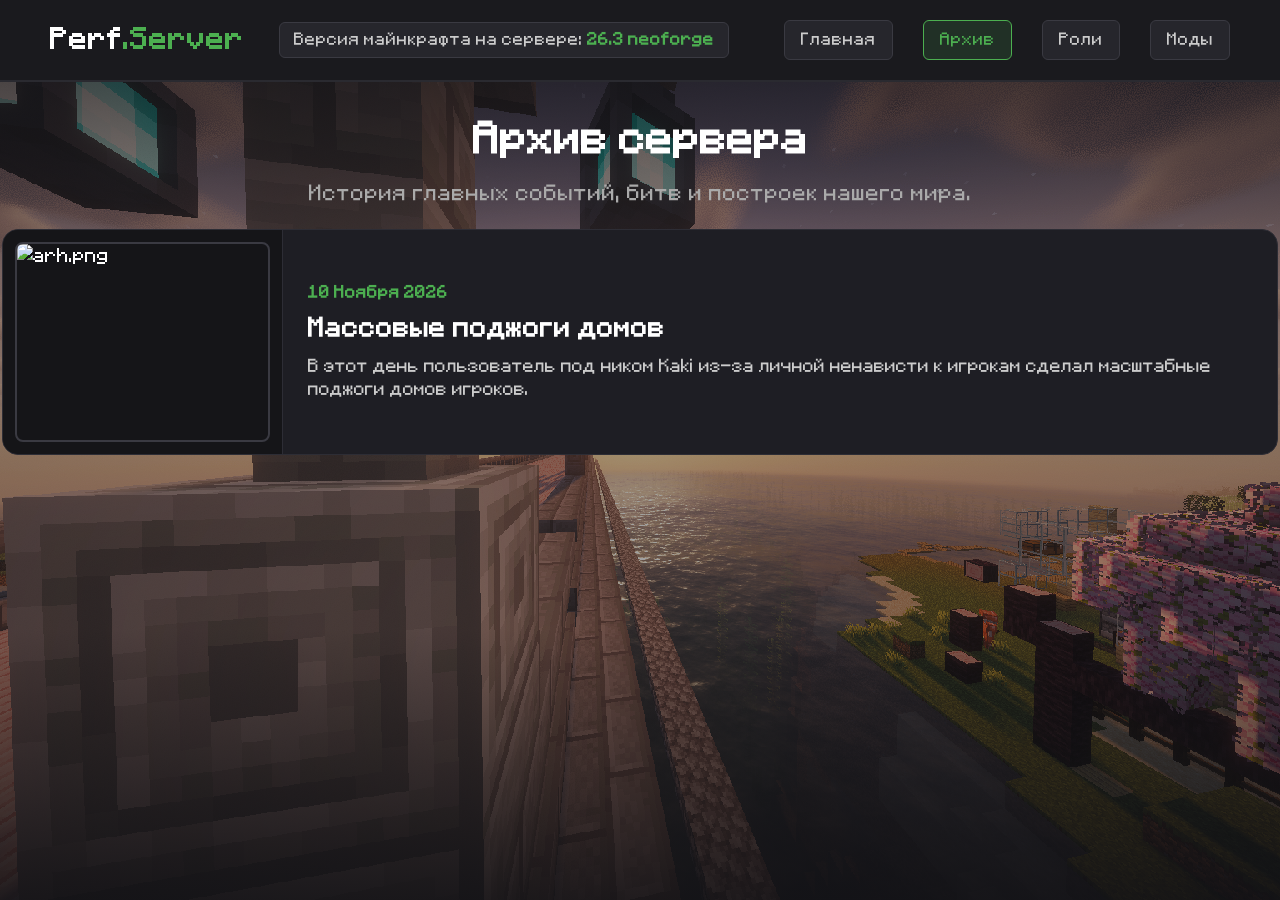
==== archive.html @ d68d90ec "Update archive.html" ====
<!DOCTYPE html>
<html lang="ru">
<head>
    <meta charset="UTF-8">
    <meta name="viewport" content="width=device-width, initial-scale=1.0">
    <title>Архив событий - Perf Stream Server</title>
    <link rel="icon" type="image/jpeg" href="favicon.jpg">
    <link rel="stylesheet" href="style.css">
</head>
<body class="archive-page">

    <!-- Шапка сайта -->
    <header class="header">
        <div class="logo">Perf<span>.Server</span></div>
        <div class="server-version">Версия майнкрафта на сервере: <span>26.3 neoforge</span></div>
        <nav class="nav">
            <a href="index.html">Главная</a>
            <a href="archive.html" class="green">Архив</a>
            <a href="roles.html">Роли</a>
            <a href="mods.html">Моды</a>
        </nav>
    </header>

    <!-- Раздел архива -->
    <section class="archive-section">
        <h1 class="archive-title">Архив сервера</h1>
        <p class="archive-subtitle">История главных событий, битв и построек нашего мира.</p>

        <div class="archive-list">

            <!-- Карточка события 1 -->
            <div class="archive-card">
    <div class="archive-media-container"> <!-- если только одна фотка, то grid-mode" надо убрать -->
        <img src="event1.jpg" alt="arh.png" class="archive-media-thumb" onclick="openLightbox(this.src)">
        <!-- <video src="видео.mp4" class="archive-video-thumb" controls poster="sub2.png"></video> -->
    </div>
    <div class="archive-content">
        <span class="archive-date">10 Ноября 2026</span>
        <h3 class="archive-event-title">Массовые поджоги домов</h3>
        <p class="archive-desc">В этот день пользователь под ником Kaki из-за личной ненависти к игрокам сделал масштабные поджоги домов игроков.</p>
    </div>
</div>
    

        </div>
    </section>

</body>
</html>
---- style.css ----
/* --- Сброс стандартных отступов и базовые настройки --- */
/* Подключаем майнкрафтовский шрифт */
@font-face {
    font-family: 'Minecraft';
    src: url('Minecraft.otf') format('truetype');
    font-weight: normal;
    font-style: normal;
}
/* --- Сброс стандартных отступов и подключение шрифта Майнкрафта --- */
* {
    margin: 0;
    padding: 0;
    box-sizing: border-box;
    font-family: 'Minecraft', monospace; /* Установили пиксельный шрифт по умолчанию */
    image-rendering: pixelated; /* Делает пиксели резкими и чёткими */
}

body {
    background-color: #121214;
    color: #ffffff;
    line-height: 1.6;
}

/* --- Шапка сайта --- */
.header {
    display: flex;
    justify-content: space-between;
    align-items: center;
    padding: 20px 50px;
    background-color: #1a1a1e;
    border-bottom: 2px solid #2a2a30;
}

.logo {
    font-size: 24px;
    font-weight: bold;
    letter-spacing: 1px;
}

.logo span {
    color: #4CAF50; /* Зеленый акцент в стиле Minecraft */
}

.nav a {
    color: #cccccc;
    text-decoration: none;
    margin-left: 20px;
    font-weight: 500;
    transition: color 0.2s;
}

.nav a:hover {
    color: #ffffff;
}

/* Кнопка "Донат" в меню */
.nav .btn-donate {
    background-color: #4CAF50;
    color: #ffffff;
    padding: 8px 16px;
    border-radius: 6px;
}

.nav .btn-donate:hover {
    background-color: #45a049;
}

/* --- Главный баннер --- */
/* --- Главный баннер с фоновой картинкой --- */
.hero {
    text-align: center;
    padding: 120px 20px;
    
    /* Подключаем фоновую картинку и накладываем тёмный затемняющий слой */
    background: linear-gradient(rgba(0, 0, 0, 0.65), rgba(0, 0, 0, 0.65)), url('bg.png');
    
    /* Настройки отображения фона */
    background-size: cover;       /* Картинка растягивается на весь блок */
    background-position: center;  /* Картинка центрируется */
    background-repeat: no-repeat; /* Картинка не повторяется */
    
    border-bottom: 2px solid #2a2a30;
}

.hero-title {
    font-size: 42px;
    margin-bottom: 15px;
    color: #ffffff;
}

.hero-subtitle {
    font-size: 18px;
    color: #aaaaaa;
    margin-bottom: 30px;
}

/* Блок IP */
.ip-box {
    display: inline-flex;
    align-items: center;
    background-color: #26262c;
    padding: 10px 20px;
    border-radius: 8px;
    border: 1px solid #3a3a42;
}

.ip-text {
    font-size: 18px;
    margin-right: 15px;
}

.ip-text strong {
    color: #4CAF50;
}

.btn-copy {
    background-color: #4CAF50;
    color: white;
    border: none;
    padding: 10px 18px;
    border-radius: 6px;
    font-weight: bold;
    cursor: pointer;
    transition: background 0.2s;
}

.btn-copy:hover {
    background-color: #45a049;
}

/* --- Карточки преимуществ --- */
.features {
    padding: 80px 20px;
    max-width: 1100px;
    margin: 0 auto;
    text-align: center;
}

.features h2 {
    font-size: 32px;
    margin-bottom: 40px;
}

.cards-container {
    display: flex;
    gap: 20px;
    justify-content: center;
    flex-wrap: wrap;
}

.card {
    background-color: #1a1a1e;
    padding: 30px;
    border-radius: 10px;
    width: 300px;
    border: 1px solid #2a2a30;
    text-align: left;
    transition: transform 0.2s;
}

.card:hover {
    transform: translateY(-5px);
}

.card h3 {
    font-size: 20px;
    margin-bottom: 10px;
    color: #4CAF50;
}

.card p {
    color: #aaaaaa;
    font-size: 14px;
}

/* --- Подвал --- */
.footer {
    text-align: center;
    padding: 20px;
    background-color: #101012;
    color: #666666;
    font-size: 14px;
    border-top: 1px solid #1a1a1e;
}
/* Делаем ссылки с классом green зелёными */
.nav a.green {
    color: #14ff24; /* Фирменный зелёный цвет Minecraft */
}

/* Эффект при наведении мышки на эту зелёную ссылку */
.nav a.green:hover {
    color: #45a049; /* Чуть более темный зелёный при наведении */
}
/* --- Стили для страницы модов --- */
.mods-section {
    padding: 60px 20px;
    max-width: 900px;
    margin: 0 auto;
    text-align: center;
}

.mods-title {
    font-size: 36px;
    margin-bottom: 10px;
}

.mods-subtitle {
    color: #aaaaaa;
    margin-bottom: 40px;
}

/* Кнопка "Скачать всё" */
.download-all-box {
    margin-bottom: 40px;
}

.btn-download-all {
    display: inline-block;
    background-color: #4CAF50;
    color: #ffffff;
    padding: 14px 30px;
    border-radius: 8px;
    text-decoration: none;
    font-size: 18px;
    font-weight: bold;
    border: 2px solid #45a049;
    transition: background 0.2s, transform 0.2s;
}

.btn-download-all:hover {
    background-color: #45a049;
    transform: translateY(-2px);
}

/* Список модов */
.mods-list {
    display: flex;
    flex-direction: column;
    gap: 15px;
    text-align: left;
}

.mod-item {
    background-color: #1a1a1e;
    padding: 20px 25px;
    border-radius: 10px;
    border: 1px solid #2a2a30;
    display: flex;
    justify-content: space-between;
    align-items: center;
    transition: border-color 0.2s;
}

.mod-item:hover {
    border-color: #4CAF50;
}

.mod-info h3 {
    color: #4CAF50;
    font-size: 20px;
    margin-bottom: 5px;
}

.mod-info p {
    color: #aaaaaa;
    font-size: 14px;
}

/* Кнопка "Скачать" возле каждого мода */
.btn-download {
    background-color: transparent;
    color: #4CAF50;
    border: 2px solid #4CAF50;
    padding: 8px 20px;
    border-radius: 6px;
    text-decoration: none;
    font-weight: bold;
    transition: all 0.2s;
    white-space: nowrap;
}

.btn-download:hover {
    background-color: #4CAF50;
    color: #ffffff;
}
/* --- Стили для версии игры в шапке --- */
.server-version {
    background-color: #26262c;
    padding: 6px 14px;
    border-radius: 6px;
    border: 1px solid #3a3a42;
    font-size: 14px;
    color: #cccccc;
}

.server-version span {
    color: #4CAF50; /* Зелёный акцент для самой версии */
    font-weight: bold;
}
/* --- Оформление ссылок в навигации в виде красивых кнопок --- */
.nav {
    display: flex;
    gap: 10px; /* Расстояние между кнопками в меню */
    align-items: center;
}

.nav a {
    background-color: #26262c; /* Тёмный фон кнопки */
    color: #cccccc;            /* Цвет текста */
    padding: 8px 16px;         /* Внутренние отступы */
    border-radius: 6px;        /* Скругленные углы */
    border: 1px solid #3a3a42; /* Тонкая рамка */
    text-decoration: none;     /* Убираем подчеркивание */
    font-size: 14px;
    font-weight: 500;
    transition: all 0.2s ease; /* Плавная анимация при наведении */
}

/* Эффект при наведении мышки на любую кнопку в меню */
.nav a:hover {
    background-color: #32323c;
    border-color: #4CAF50;     /* Рамка подсвечивается зелёным */
    color: #ffffff;
}

/* Если у ссылки есть класс green (например, активная вкладка "Моды") */
.nav a.green {
    background-color: rgba(76, 175, 80, 0.15); /* Полупрозрачный зелёный фон */
    border-color: #4CAF50;                      /* Зелёная рамка */
    color: #4CAF50;                             /* Зелёный текст */
}

.nav a.green:hover {
    background-color: #4CAF50;
    color: #ffffff;
}
/* --- Стили для страницы ролей --- */
.roles-section {
    padding: 80px 40px;
    max-width: 1750px; /* Увеличили ширину блока, чтобы карточки были от края до края */
    margin: 0 auto;
    text-align: center;
}

.roles-title {
    font-size: 30px;
    color: #ffffff;
    margin-bottom: 10px;
}

.roles-subtitle {
    color: #aaaaaa;
    font-size: 59;
    margin-bottom: 40px;
}

/* Сетка карточек — крупнее */
.roles-grid {
    display: grid;
    grid-template-columns: repeat(auto-fit, minmax(280px, 1fr)); /* Увеличили минимальную ширину карточек */
    gap: 12px;
    justify-content: center;
}

/* Карточка роли */
.role-card {
    background-color: #1e1e24;
    border: 1px solid #2d2d35;
    border-radius: 16px;
    padding: 50px 20px;
    text-align: center;
    transition: transform 0.2s ease, border-color 0.2s ease;
}

.role-card:hover {
    transform: translateY(-8px);
    border-color: #4CAF50;
}

/* Контейнер под фото (крупные закругленные квадраты ~150px / 4 см) */
.avatar-box {
    width: 250px;
    height: 250px;
    margin: 0 auto 10px auto;
    border-radius: 30px; /* Закруглённые углы */
    overflow: hidden;
    border: 2px solid #3a3a42;
    background-color: #151518;
}

.avatar-box img {
    width: 100%;
    height: 100%;
    object-fit: cover; /* Картинка автоматически подгоняется под квадрат */
}

/* Ник и должность */
.role-nick {
    color: #4CAF50;
    font-size: 22px;
    margin-bottom: 8px;
}

.role-name {
    color: #cccccc;
    font-size: 16px;
}
/* --- Уникальный фон для страницы Роли --- */
body.roles-page {
    background-color: #121216;
    background-image: 
        linear-gradient(to bottom, rgba(8, 8, 8, 7.9), rgba(18, 18, 22, 0.5) 900px, rgba(18, 18, 22, 7.4) 70%, rgba(18, 18, 22, 10.9)),
        url('bg.png'); /* Название твоей картинки для роли */
    background-size: cover;
    background-position: center;
    background-attachment: fixed;
}/* --- Уникальный фон для страницы Архив --- */
body.archive-page {
    background-color: #121216;
    background-image: 
        linear-gradient(to bottom, rgba(18, 18, 22, 0.85), rgba(18, 18, 22, 0.4) 30%, rgba(18, 18, 22, 0.4) 70%, rgba(18, 18, 22, 0.9)),
        url('arh.png'); /* Можешь поставить свою картинку фона для архива или оставить общую */
    background-size: cover;
    background-position: center;
    background-attachment: fixed;
}

/* --- Уникальный фон для страницы Архив --- */
body.archive-page {
    background-color: #121216;
    background-image: 
        linear-gradient(to bottom, rgba(18, 18, 22, 0.85), rgba(18, 18, 22, 0.4) 30%, rgba(18, 18, 22, 0.4) 70%, rgba(18, 18, 22, 0.9)),
        url('bg.png');
    background-size: cover;
    background-position: center;
    background-attachment: fixed;
}

/* --- Стили для раздела Архив --- */
.archive-section {
    padding: 60px 20px;
    max-width: 1200px;
    margin: 0 auto;
}

.archive-title {
    font-size: 36px;
    color: #ffffff;
    text-align: center;
    margin-bottom: 10px;
}

.archive-subtitle {
    color: #aaaaaa;
    font-size: 18px;
    text-align: center;
    margin-bottom: 20px;
}

.archive-list {
    display: flex;
    flex-direction: column;
    gap: 25px;
}
.archive-section {
    padding: 30px 2px; /* Отступы по бокам около 2.5 см (25px) от краёв экрана */
    max-width: 1600px;  /* Максимальная ширина, чтобы карточки не растягивались слишком сильно на огромных мониторах */
    margin: 0 auto;     /* Центрируем блок */
}
.archive-card {
    display: flex;
    background-color: #1e1e24;
    border: 1px solid #2d2d35;
    border-radius: 16px;
    overflow: hidden;
    transition: transform 0.2s ease, border-color 0.2s ease;
}

.archive-card:hover {
    transform: translateY(-4px);
    border-color: #4CAF50;
}

.archive-content {
    padding: 25px;
    display: flex;
    flex-direction: column;
    justify-content: center;
}

.archive-date {
    color: #4CAF50;
    font-size: 14px;
    font-weight: bold;
    margin-bottom: 6px;
}

.archive-event-title {
    color: #ffffff;
    font-size: 22px;
    margin-bottom: 10px;
}

.archive-desc {
    color: #cccccc;
    font-size: 15px;
    line-height: 1.5;
}

/* --- Стили для галереи фото и видео в архиве --- */

/* Базовый компактный контейнер для 1 фотографии */
.archive-media-container {
    display: flex;
    flex-direction: column;
    width: 280px; /* Компактная ширина слева, как на первой схеме */
    max-width: 100%;
    flex-shrink: 0;
    background-color: #151518;
    padding: 12px;
    border-right: 1px solid #2d2d35;
    box-sizing: border-box;
    justify-content: center;
}

/* Режим сетки для 2 и более фото / видео (как на второй схеме) */
.archive-media-container.grid-mode {
    display: grid;
    grid-template-columns: repeat(2, 1fr); /* 2 колонки */
    gap: 10px;
    width: 480px; /* Чуть шире, чтобы поместилось 2 элемента в ряд */
    align-content: center;
}

/* Обычная карточка фото */
.archive-media-thumb {
    width: 100%;
    height: 140px; /* Аккуратный компактный размер */
    object-fit: cover;
    border-radius: 8px;
    border: 2px solid #3a3a42;
    cursor: pointer;
    transition: transform 0.2s ease, border-color 0.2s ease;
}

.archive-media-thumb:hover {
    transform: scale(1.03);
    border-color: #4CAF50;
}

/* Если фото всего одно и оно НЕ в режиме сетки — делаем его чуть крупнее и гармоничнее в узком блоке */
.archive-media-container:not(.grid-mode) .archive-media-thumb {
    height: 200px;
}

/* Видео в режиме сетки (компактное) */
.archive-video-thumb {
    width: 100%;
    height: 140px;
    border-radius: 8px;
    border: 2px solid #3a3a42;
    background: #000;
    object-fit: cover;
    display: block;
}

/* Модальное окно (полноэкранный просмотр) */
.lightbox-modal {
    display: none;
    position: fixed;
    z-index: 1000;
    top: 0;
    left: 0;
    width: 100%;
    height: 100%;
    background-color: rgba(0, 0, 0, 0.92);
    justify-content: center;
    align-items: center;
    padding: 20px;
}

.lightbox-modal.active {
    display: flex;
}

.lightbox-content {
    max-width: 90%;
    max-height: 90%;
    border-radius: 12px;
    box-shadow: 0 0 25px rgba(0,0,0,0.9);
}

.lightbox-close {
    position: absolute;
    top: 25px;
    right: 35px;
    color: #ffffff;
    font-size: 40px;
    font-weight: bold;
    cursor: pointer;
}

.lightbox-close:hover {
    color: #4CAF50;
}

/* Адаптивность для мобилок */
@media (max-width: 850px) {
    .archive-media-container, 
    .archive-media-container.grid-mode {
        width: 100%;
        border-right: none;
        border-bottom: 1px solid #2d2d35;
        display: flex;
        flex-direction: column;
    }
}
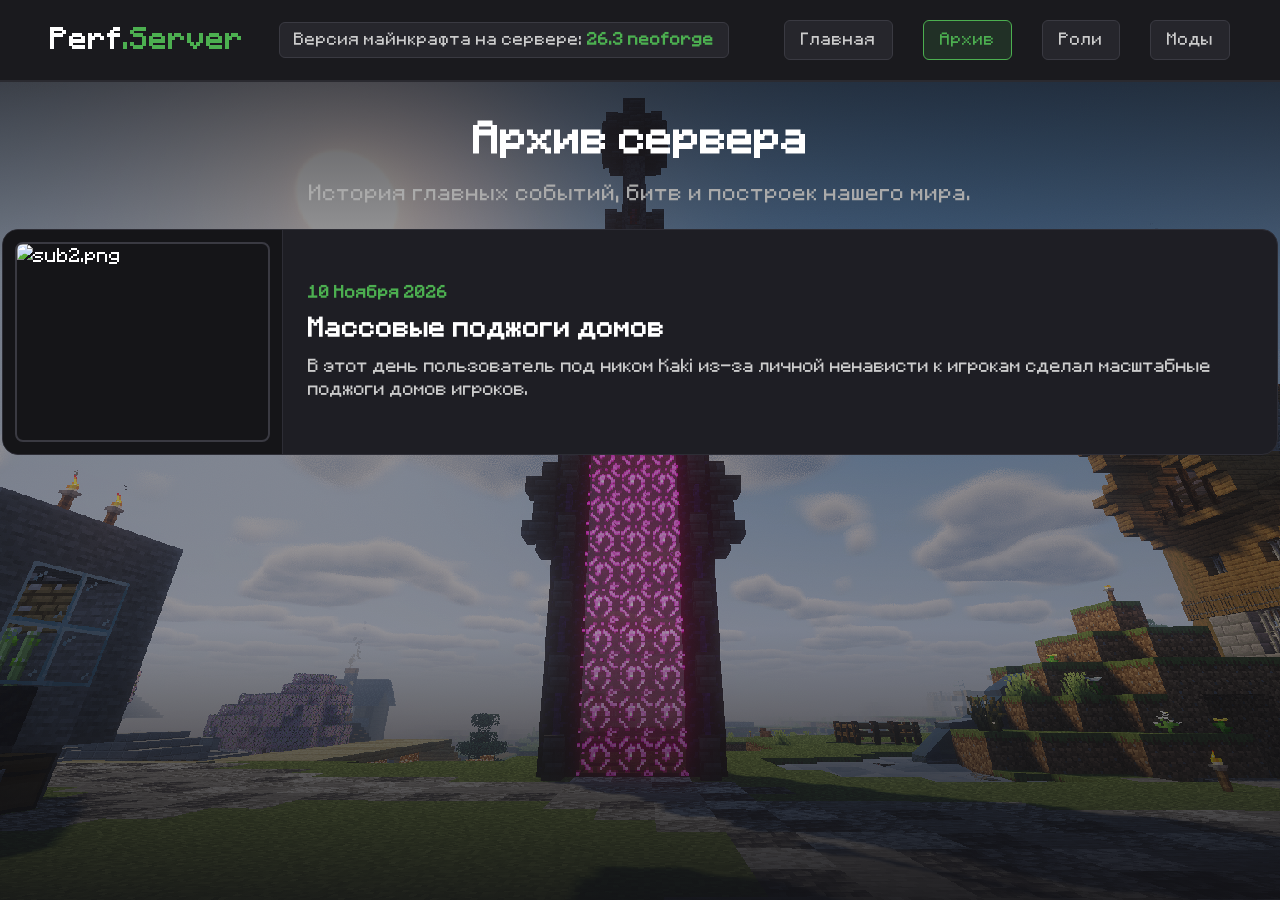
==== commit f665c108: "Update archive.html" ====
--- a/archive.html
+++ b/archive.html
@@ -31,7 +31,7 @@
             <!-- Карточка события 1 -->
             <div class="archive-card">
     <div class="archive-media-container"> <!-- если только одна фотка, то grid-mode" надо убрать -->
-        <img src="event1.jpg" alt="arh.png" class="archive-media-thumb" onclick="openLightbox(this.src)">
+        <img src="event1.jpg" alt="sub2.png" class="archive-media-thumb" onclick="openLightbox(this.src)">
         <!-- <video src="видео.mp4" class="archive-video-thumb" controls poster="sub2.png"></video> -->
     </div>
     <div class="archive-content">
--- a/style.css
+++ b/style.css
@@ -425,16 +425,6 @@
     background-attachment: fixed;
 }
 
-/* --- Уникальный фон для страницы Архив --- */
-body.archive-page {
-    background-color: #121216;
-    background-image: 
-        linear-gradient(to bottom, rgba(18, 18, 22, 0.85), rgba(18, 18, 22, 0.4) 30%, rgba(18, 18, 22, 0.4) 70%, rgba(18, 18, 22, 0.9)),
-        url('bg.png');
-    background-size: cover;
-    background-position: center;
-    background-attachment: fixed;
-}
 
 /* --- Стили для раздела Архив --- */
 .archive-section {
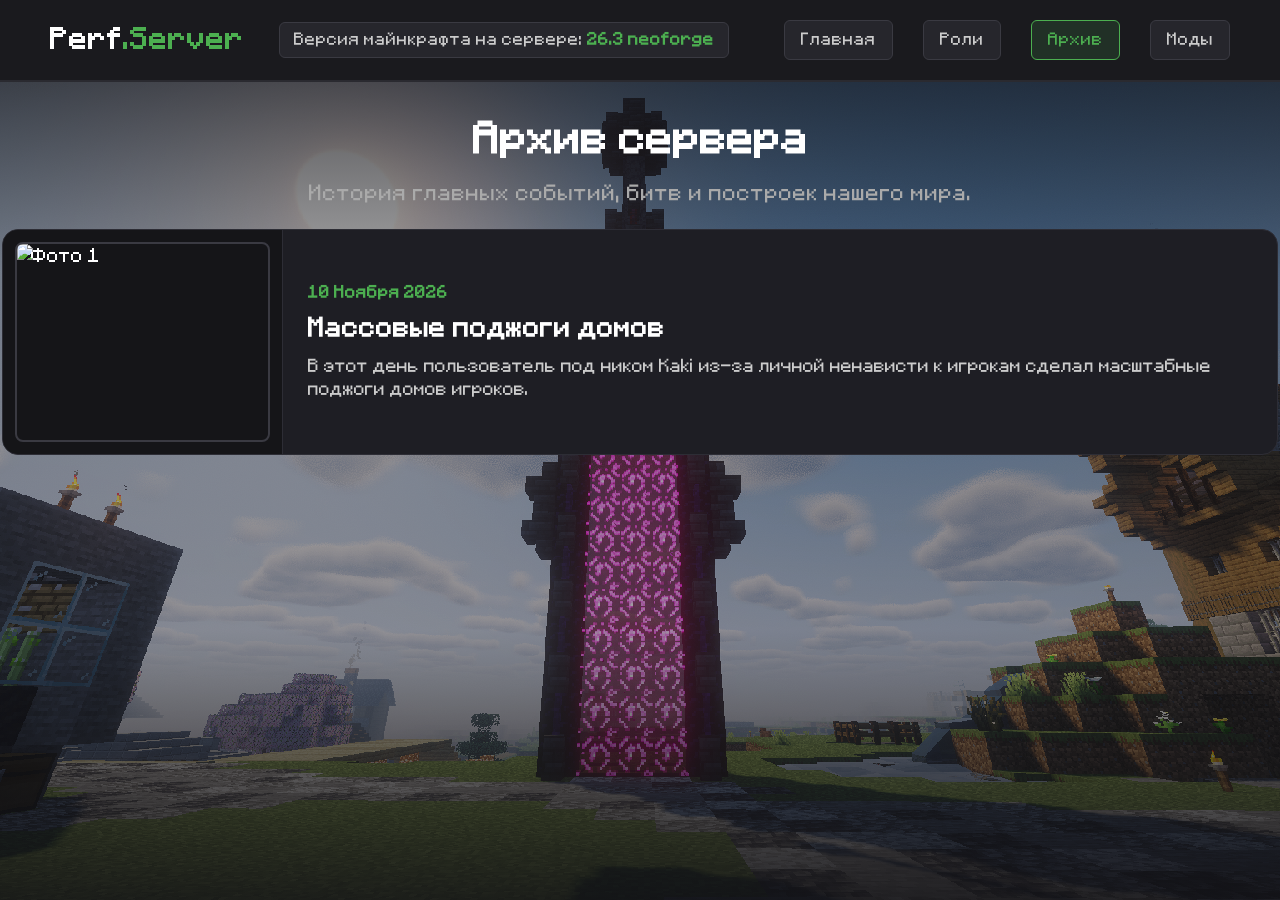
==== commit 47ae072a: "Update archive.html" ====
--- a/archive.html
+++ b/archive.html
@@ -15,8 +15,8 @@
         <div class="server-version">Версия майнкрафта на сервере: <span>26.3 neoforge</span></div>
         <nav class="nav">
             <a href="index.html">Главная</a>
+            <a href="roles.html">Роли</a>
             <a href="archive.html" class="green">Архив</a>
-            <a href="roles.html">Роли</a>
             <a href="mods.html">Моды</a>
         </nav>
     </header>
@@ -28,10 +28,9 @@
 
         <div class="archive-list">
 
-            <!-- Карточка события 1 -->
-            <div class="archive-card">
+           <div class="archive-card">
     <div class="archive-media-container"> <!-- если только одна фотка, то grid-mode" надо убрать -->
-        <img src="event1.jpg" alt="sub2.png" class="archive-media-thumb" onclick="openLightbox(this.src)">
+        <img src="event1.jpg" alt="Фото 1" class="archive-media-thumb" onclick="openLightbox(this.src)">
         <!-- <video src="видео.mp4" class="archive-video-thumb" controls poster="sub2.png"></video> -->
     </div>
     <div class="archive-content">
@@ -40,10 +39,31 @@
         <p class="archive-desc">В этот день пользователь под ником Kaki из-за личной ненависти к игрокам сделал масштабные поджоги домов игроков.</p>
     </div>
 </div>
-    
-
         </div>
     </section>
 
+    <!-- Модальное окно для полноэкранного просмотра картинок -->
+    <div id="lightbox" class="lightbox-modal" onclick="closeLightbox()">
+        <span class="lightbox-close">&times;</span>
+        <img class="lightbox-content" id="lightbox-img">
+    </div>
+
+    <!-- Скрипт для работы полноэкранного просмотра картинок -->
+    <script>
+        function openLightbox(imgSrc) {
+            const modal = document.getElementById('lightbox');
+            const modalImg = document.getElementById('lightbox-img');
+            modal.style.display = "flex";
+            modal.classList.add('active');
+            modalImg.src = imgSrc;
+        }
+
+        function closeLightbox() {
+            const modal = document.getElementById('lightbox');
+            modal.style.display = "none";
+            modal.classList.remove('active');
+        }
+    </script>
+
 </body>
 </html>
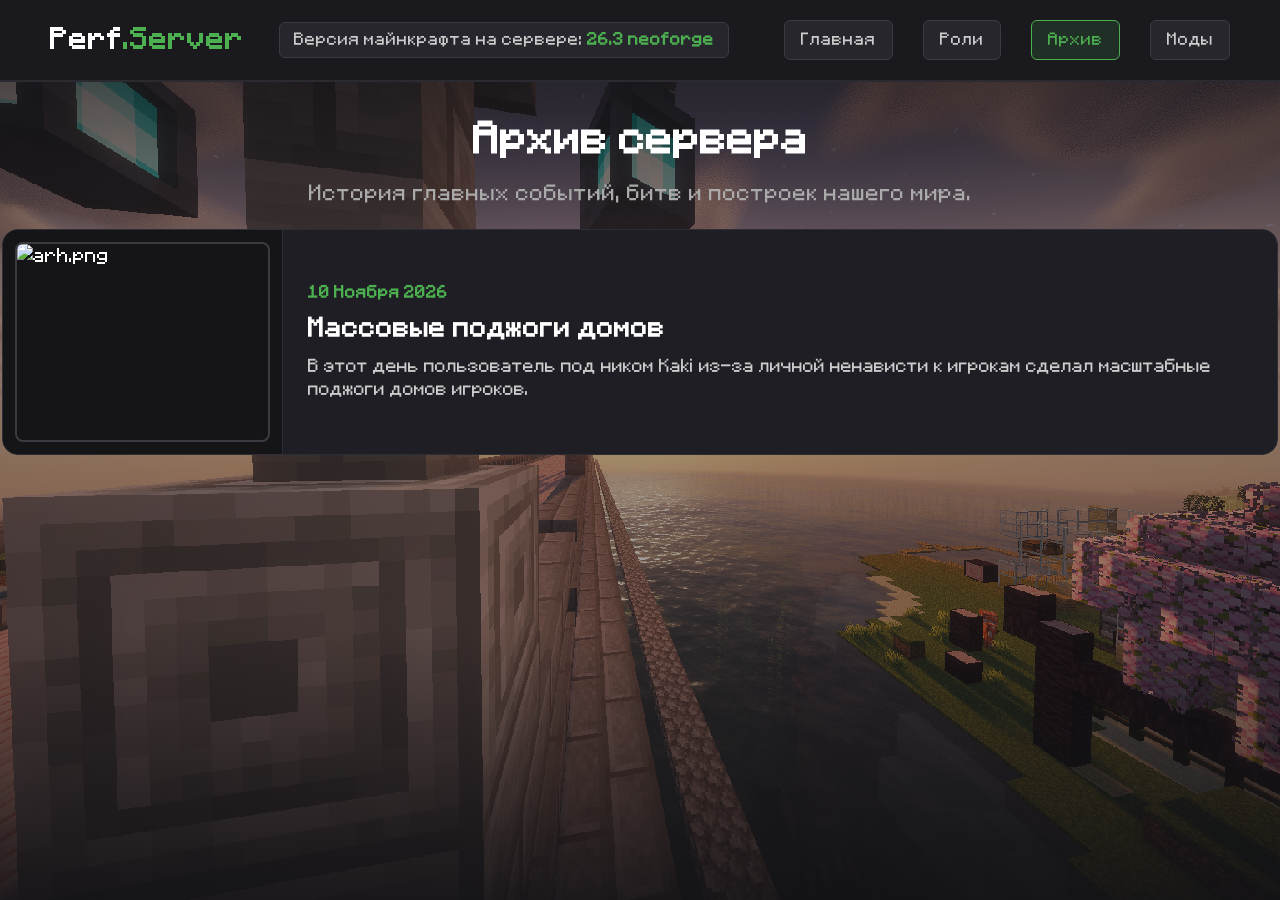
==== commit e63bb7ea: "Update archive.html" ====
--- a/archive.html
+++ b/archive.html
@@ -30,7 +30,7 @@
 
            <div class="archive-card">
     <div class="archive-media-container"> <!-- если только одна фотка, то grid-mode" надо убрать -->
-        <img src="event1.jpg" alt="Фото 1" class="archive-media-thumb" onclick="openLightbox(this.src)">
+        <img src="event1.jpg" alt="arh.png" class="archive-media-thumb" onclick="openLightbox(this.src)">
         <!-- <video src="видео.mp4" class="archive-video-thumb" controls poster="sub2.png"></video> -->
     </div>
     <div class="archive-content">
--- a/style.css
+++ b/style.css
@@ -426,6 +426,17 @@
 }
 
 
+/* --- Уникальный фон для страницы Архив --- */
+body.archive-page {
+    background-color: #121216;
+    background-image: 
+        linear-gradient(to bottom, rgba(18, 18, 22, 0.85), rgba(18, 18, 22, 0.4) 30%, rgba(18, 18, 22, 0.4) 70%, rgba(18, 18, 22, 0.9)),
+        url('bg.png');
+    background-size: cover;
+    background-position: center;
+    background-attachment: fixed;
+}
+
 /* --- Стили для раздела Архив --- */
 .archive-section {
     padding: 60px 20px;
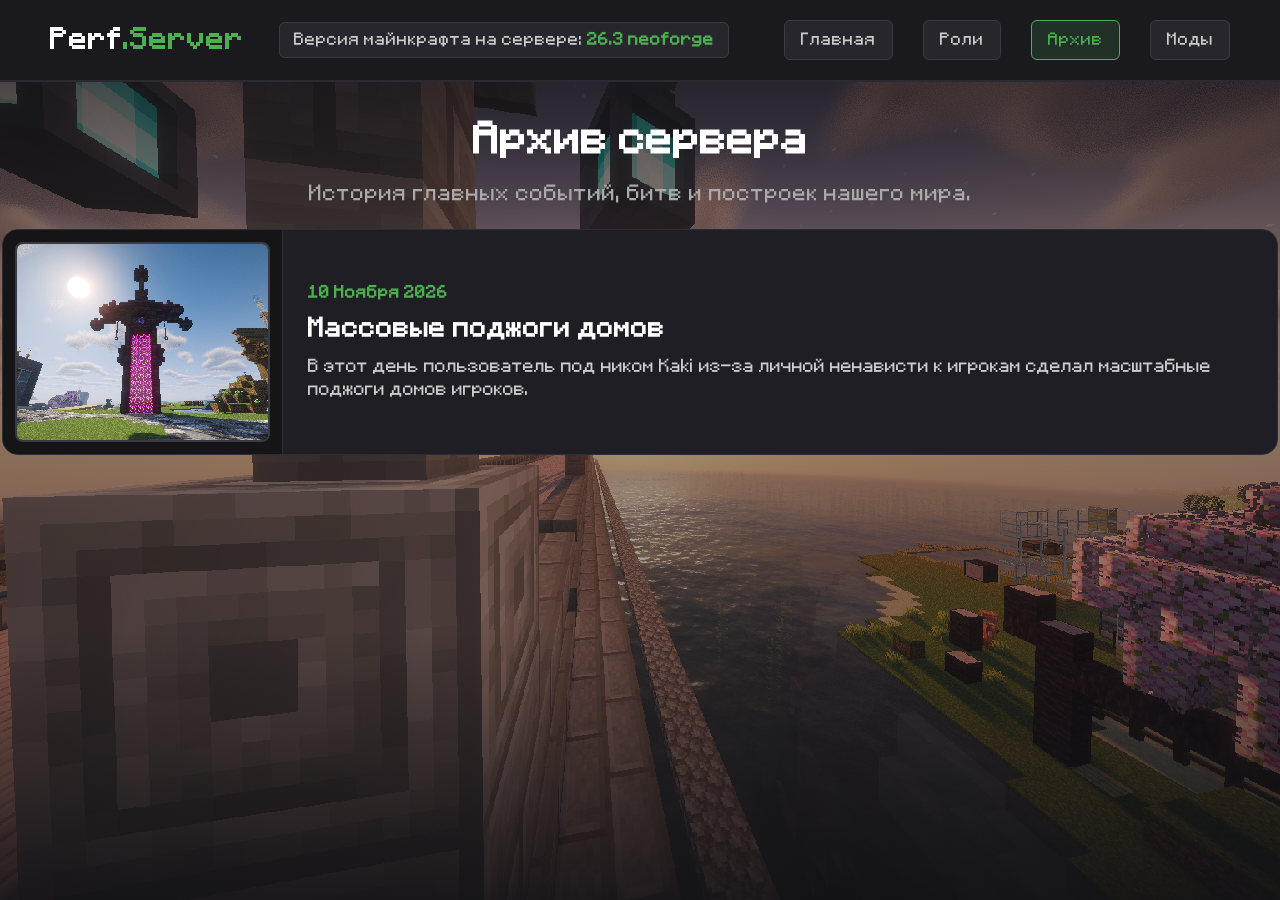
==== commit 367de769: "Update archive.html" ====
--- a/archive.html
+++ b/archive.html
@@ -30,7 +30,7 @@
 
            <div class="archive-card">
     <div class="archive-media-container"> <!-- если только одна фотка, то grid-mode" надо убрать -->
-        <img src="event1.jpg" alt="arh.png" class="archive-media-thumb" onclick="openLightbox(this.src)">
+       <img src="arh.png" alt="Фото 1" class="archive-media-thumb" onclick="openLightbox(this.src)">
         <!-- <video src="видео.mp4" class="archive-video-thumb" controls poster="sub2.png"></video> -->
     </div>
     <div class="archive-content">
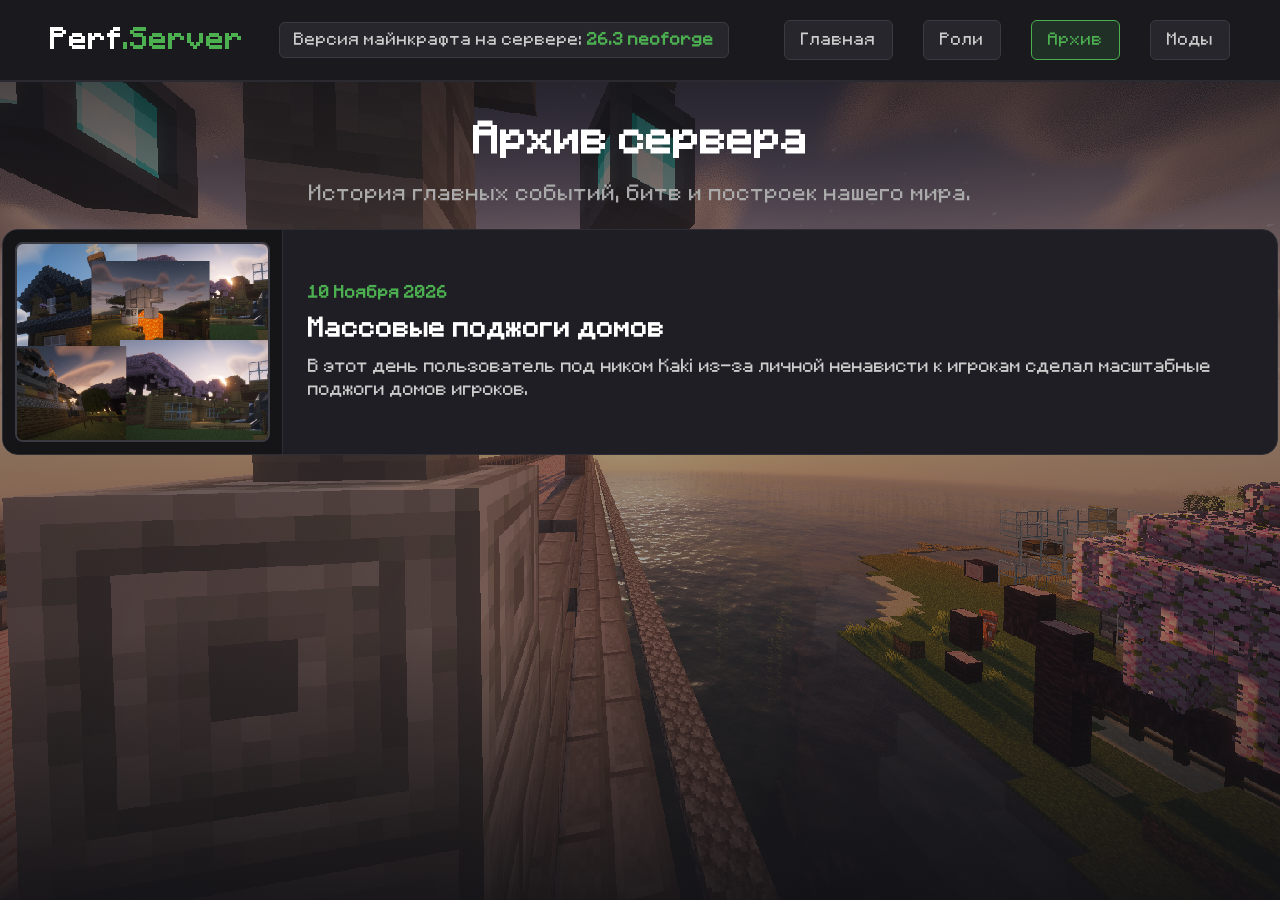
==== commit ca97dad9: "Update archive.html" ====
--- a/archive.html
+++ b/archive.html
@@ -30,7 +30,7 @@
 
            <div class="archive-card">
     <div class="archive-media-container"> <!-- если только одна фотка, то grid-mode" надо убрать -->
-       <img src="arh.png" alt="Фото 1" class="archive-media-thumb" onclick="openLightbox(this.src)">
+       <img src="sub2.png" alt="Фото 1" class="archive-media-thumb" onclick="openLightbox(this.src)">
         <!-- <video src="видео.mp4" class="archive-video-thumb" controls poster="sub2.png"></video> -->
     </div>
     <div class="archive-content">
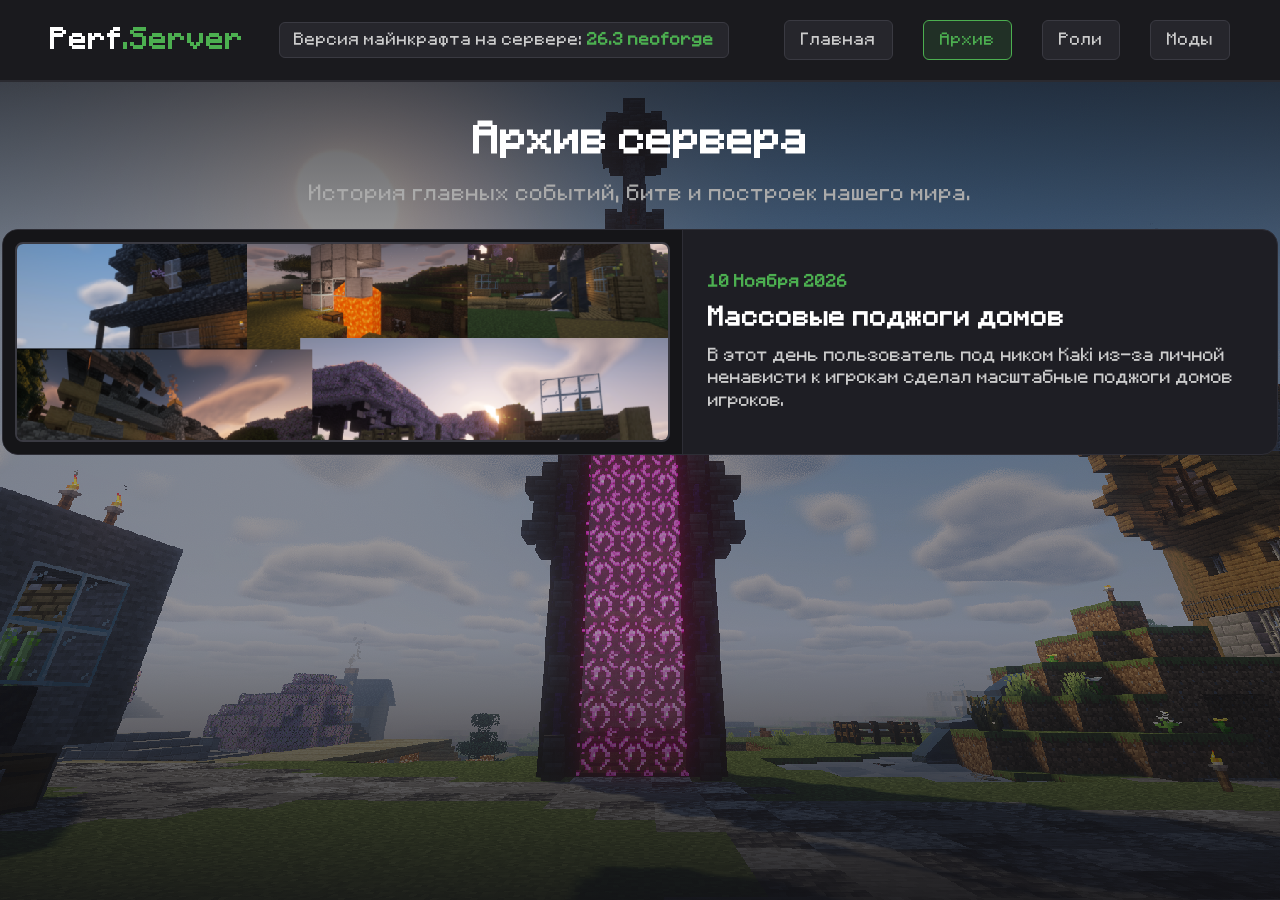
==== commit 10666cca: "Update archive.html" ====
--- a/archive.html
+++ b/archive.html
@@ -15,8 +15,8 @@
         <div class="server-version">Версия майнкрафта на сервере: <span>26.3 neoforge</span></div>
         <nav class="nav">
             <a href="index.html">Главная</a>
-            <a href="roles.html">Роли</a>
             <a href="archive.html" class="green">Архив</a>
+           <a href="roles.html">Роли</a>
             <a href="mods.html">Моды</a>
         </nav>
     </header>
--- a/style.css
+++ b/style.css
@@ -426,17 +426,6 @@
 }
 
 
-/* --- Уникальный фон для страницы Архив --- */
-body.archive-page {
-    background-color: #121216;
-    background-image: 
-        linear-gradient(to bottom, rgba(18, 18, 22, 0.85), rgba(18, 18, 22, 0.4) 30%, rgba(18, 18, 22, 0.4) 70%, rgba(18, 18, 22, 0.9)),
-        url('bg.png');
-    background-size: cover;
-    background-position: center;
-    background-attachment: fixed;
-}
-
 /* --- Стили для раздела Архив --- */
 .archive-section {
     padding: 60px 20px;
@@ -514,7 +503,7 @@
 .archive-media-container {
     display: flex;
     flex-direction: column;
-    width: 280px; /* Компактная ширина слева, как на первой схеме */
+    width: 680px; /* Компактная ширина слева, как на первой схеме */
     max-width: 100%;
     flex-shrink: 0;
     background-color: #151518;
@@ -529,14 +518,14 @@
     display: grid;
     grid-template-columns: repeat(2, 1fr); /* 2 колонки */
     gap: 10px;
-    width: 480px; /* Чуть шире, чтобы поместилось 2 элемента в ряд */
+    width: 680px; /* Чуть шире, чтобы поместилось 2 элемента в ряд */
     align-content: center;
 }
 
 /* Обычная карточка фото */
 .archive-media-thumb {
     width: 100%;
-    height: 140px; /* Аккуратный компактный размер */
+    height: 170px; /* Аккуратный компактный размер */
     object-fit: cover;
     border-radius: 8px;
     border: 2px solid #3a3a42;
@@ -557,7 +546,7 @@
 /* Видео в режиме сетки (компактное) */
 .archive-video-thumb {
     width: 100%;
-    height: 140px;
+    height: 170px;
     border-radius: 8px;
     border: 2px solid #3a3a42;
     background: #000;
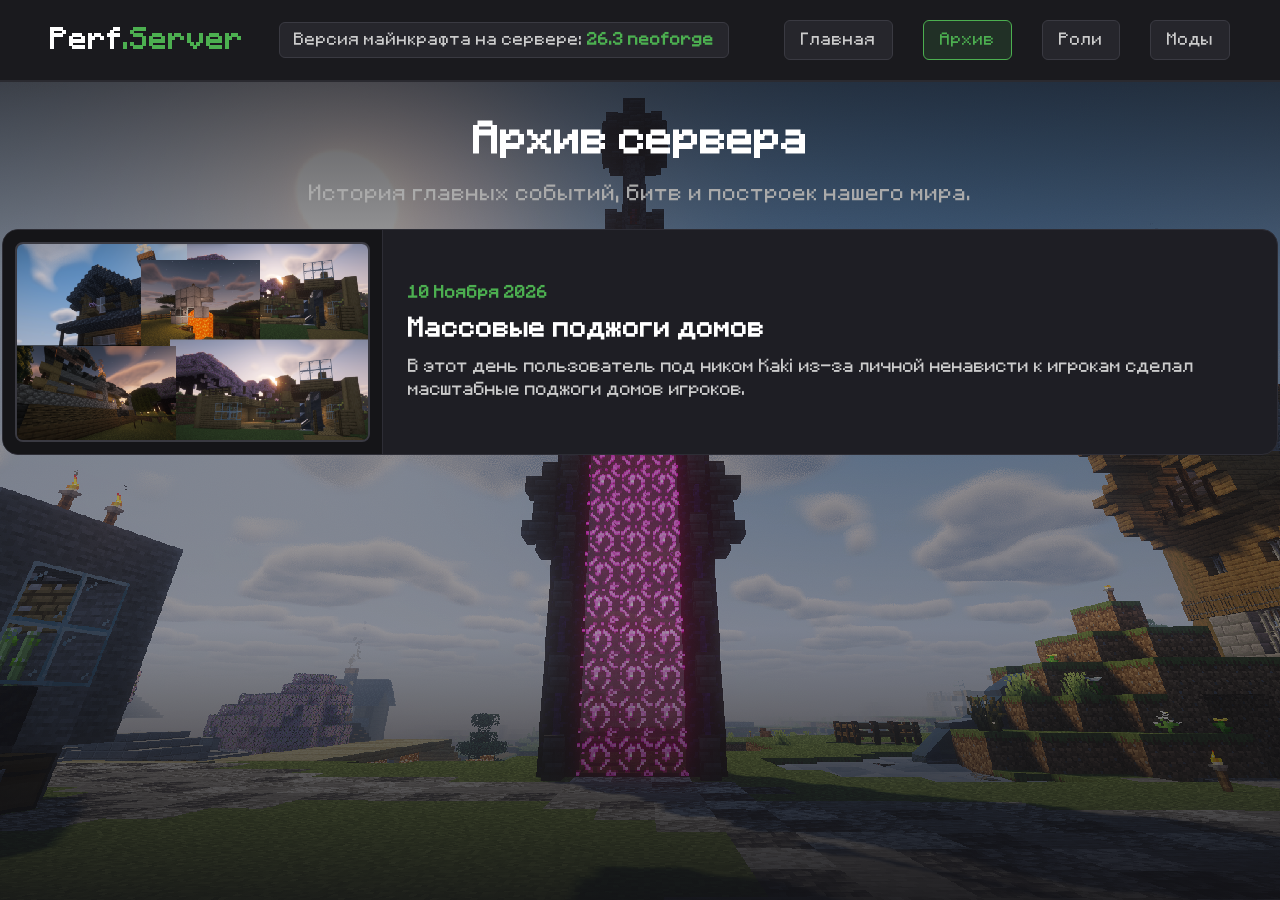
==== commit 735f543c: "Update archive.html" ====
--- a/archive.html
+++ b/archive.html
@@ -7,6 +7,8 @@
     <link rel="icon" type="image/jpeg" href="favicon.jpg">
     <link rel="stylesheet" href="style.css">
 </head>
+    <!-- Иконка сайта -->
+    <link rel="icon" type="image/png" href="gg.png">
 <body class="archive-page">
 
     <!-- Шапка сайта -->
--- a/style.css
+++ b/style.css
@@ -503,7 +503,7 @@
 .archive-media-container {
     display: flex;
     flex-direction: column;
-    width: 680px; /* Компактная ширина слева, как на первой схеме */
+    width: 380px; /* Компактная ширина слева, как на первой схеме */
     max-width: 100%;
     flex-shrink: 0;
     background-color: #151518;
@@ -518,7 +518,7 @@
     display: grid;
     grid-template-columns: repeat(2, 1fr); /* 2 колонки */
     gap: 10px;
-    width: 680px; /* Чуть шире, чтобы поместилось 2 элемента в ряд */
+    width: 580px; /* Чуть шире, чтобы поместилось 2 элемента в ряд */
     align-content: center;
 }
 
@@ -605,3 +605,339 @@
         flex-direction: column;
     }
 }
+/* --- Стили для карточки разработки и модального окна --- */
+
+/* Широкая карточка разработки на главной */
+.dev-banner-card {
+    width: 100% !important;
+    max-width: 800px;
+    margin: 0 auto;
+    background: linear-gradient(135deg, #1a1a24, #242433) !important;
+    border: 2px dashed #4CAF50 !important;
+    border-radius: 12px;
+    padding: 30px;
+    cursor: pointer;
+    text-align: center;
+    transition: all 0.3s ease;
+}
+
+.dev-banner-card:hover {
+    transform: translateY(-5px);
+    border-style: solid !important;
+    background: linear-gradient(135deg, #20202d, #2d2d42) !important;
+    box-shadow: 0 0 20px rgba(76, 175, 80, 0.3);
+}
+
+.dev-banner-content h3 {
+    color: #4CAF50;
+    font-size: 24px;
+    margin-bottom: 8px;
+}
+
+.dev-banner-content p {
+    color: #cccccc;
+    font-size: 15px;
+}
+
+/* Модальное окно */
+.dev-modal {
+    display: none;
+    position: fixed;
+    z-index: 2000;
+    top: 0;
+    left: 0;
+    width: 100%;
+    height: 100%;
+    background-color: rgba(0, 0, 0, 0.85);
+    justify-content: center;
+    align-items: center;
+    padding: 20px;
+}
+
+.dev-modal.active {
+    display: flex;
+}
+
+.dev-modal-content {
+    background-color: #1a1a1e;
+    border: 2px solid #3a3a42;
+    border-radius: 14px;
+    padding: 30px;
+    width: 100%;
+    max-width: 500px;
+    position: relative;
+    box-shadow: 0 10px 30px rgba(0,0,0,0.8);
+}
+
+.dev-modal-content h2 {
+    color: #ffffff;
+    font-size: 22px;
+    margin-bottom: 10px;
+}
+
+.dev-modal-sub {
+    color: #aaaaaa;
+    font-size: 14px;
+    margin-bottom: 20px;
+}
+
+.dev-close {
+    position: absolute;
+    top: 15px;
+    right: 20px;
+    color: #ffffff;
+    font-size: 32px;
+    font-weight: bold;
+    cursor: pointer;
+}
+
+.dev-close:hover {
+    color: #4CAF50;
+}
+
+/* Поля ввода в модальном окне */
+.dev-input, .dev-textarea {
+    width: 100%;
+    background-color: #121214;
+    border: 1px solid #3a3a42;
+    border-radius: 8px;
+    padding: 12px;
+    color: #ffffff;
+    font-size: 15px;
+    margin-bottom: 15px;
+    box-sizing: border-box;
+}
+
+.dev-input:focus, .dev-textarea:focus {
+    border-color: #4CAF50;
+    outline: none;
+}
+
+.dev-textarea {
+    resize: vertical;
+    min-height: 100px;
+}
+
+/* Кнопки отправки */
+.dev-submit-btn {
+    width: 100%;
+    background-color: #4CAF50;
+    color: white;
+    border: none;
+    padding: 12px;
+    border-radius: 8px;
+    font-size: 16px;
+    font-weight: bold;
+    cursor: pointer;
+    transition: background 0.2s;
+}
+
+.dev-submit-btn:hover {
+    background-color: #45a049;
+}
+
+/* Стили для админ-панели внутри модалки */
+.ideas-list-container {
+    max-height: 300px;
+    overflow-y: auto;
+    margin-bottom: 15px;
+    display: flex;
+    flex-direction: column;
+    gap: 10px;
+    padding-right: 5px;
+}
+
+.idea-item {
+    background-color: #121214;
+    border: 1px solid #2d2d35;
+    border-radius: 8px;
+    padding: 12px;
+}
+
+.idea-header {
+    display: flex;
+    justify-content: space-between;
+    align-items: center;
+    font-size: 13px;
+    color: #4CAF50;
+    margin-bottom: 6px;
+    padding-right: 25px; /* Оставляем свободное место для крестика */
+}
+
+.idea-date {
+    color: #777777;
+    font-size: 12px;
+}
+
+.idea-text {
+    color: #dddddd;
+    font-size: 14px;
+    word-break: break-word;
+}
+
+.dev-clear-btn {
+    width: 100%;
+    background-color: #d9534f;
+    color: white;
+    border: none;
+    padding: 10px;
+    border-radius: 8px;
+    font-size: 14px;
+    cursor: pointer;
+    transition: background 0.2s;
+}
+
+.dev-clear-btn:hover {
+    background-color: #c9302c;
+}
+/* --- Исправление картинок и добавление крестиков в админ-панели --- */
+
+.idea-item {
+    background-color: #121214;
+    border: 1px solid #2d2d35;
+    border-radius: 8px;
+    padding: 15px;
+    position: relative;
+}
+
+/* Кнопка-крестик для удаления отдельной идеи */
+.idea-delete-btn {
+    position: absolute;
+    top: 10px;
+    right: 12px;
+    background: transparent;
+    border: none;
+    color: #888888;
+    font-size: 22px;
+    font-weight: bold;
+    cursor: pointer;
+    transition: color 0.2s;
+    line-height: 1;
+}
+
+.idea-delete-btn:hover {
+    color: #d9534f; /* Подсвечивается красным при наведении */
+}
+
+/* Контейнер и строгие размеры для прикрепленной картинки */
+.idea-img-wrap {
+    margin-top: 12px;
+    max-width: 220px; /* Ограничиваем максимальную ширину превью */
+}
+
+.idea-attached-img {
+    width: 100%;
+    max-height: 150px;
+    object-fit: cover;
+    border-radius: 6px;
+    border: 1px solid #3a3a42;
+    cursor: pointer;
+    display: block;
+    transition: transform 0.2s, border-color 0.2s;
+}
+
+.idea-attached-img:hover {
+    transform: scale(1.02);
+    border-color: #4CAF50;
+}
+/* --- Стили для красивой кнопки загрузки файла --- */
+
+.dev-file-upload-btn {
+    display: flex;
+    align-items: center;
+    justify-content: center;
+    width: 100%;
+    background-color: #121214;
+    border: 1px solid #202024;
+    border-radius: 8px;
+    padding: 12px;
+    color: #ffffff;
+    font-size: 14px;
+    cursor: pointer;
+    margin-bottom: 8px;
+    transition: all 0.2s ease;
+}
+
+.dev-file-upload-btn:hover {
+    border-color: #4CAF50;
+    color: #ffffff;
+    background-color: #16161a;
+}
+
+.dev-file-input {
+    display: none; /* Прячем стандартный уродливый инпут браузера */
+}
+
+.dev-file-name {
+    color: #4CAF50;
+    font-size: 13px;
+    margin-bottom: 15px;
+    text-align: center;
+    word-break: break-all;
+}
+/* --- Кастомные уведомления (тосты) --- */
+.custom-toast {
+    position: fixed;
+    bottom: -60px;
+    left: 50%;
+    transform: translateX(-50%);
+    background-color: #1a1a1e;
+    color: #ffffff;
+    border: 1px solid #4CAF50;
+    padding: 12px 24px;
+    border-radius: 8px;
+    font-size: 15px;
+    z-index: 3000;
+    box-shadow: 0 5px 20px rgba(0,0,0,0.6);
+    transition: bottom 0.3s ease, opacity 0.3s ease;
+    opacity: 0;
+}
+
+.custom-toast.show {
+    bottom: 30px;
+    opacity: 1;
+}
+
+/* --- Полноэкранный просмотр картинок --- */
+.img-fullscreen-modal {
+    display: none;
+    position: fixed;
+    z-index: 4000;
+    top: 0;
+    left: 0;
+    width: 100%;
+    height: 100%;
+    background-color: rgba(0, 0, 0, 0.9);
+    justify-content: center;
+    align-items: center;
+    padding: 20px;
+    box-sizing: border-box;
+    cursor: zoom-out;
+}
+
+.img-fullscreen-modal.active {
+    display: flex;
+}
+
+.img-fullscreen-content {
+    max-width: 90%;
+    max-height: 90vh;
+    border-radius: 8px;
+    box-shadow: 0 0 30px rgba(0,0,0,0.8);
+    border: 2px solid #3a3a42;
+}
+
+.img-fullscreen-close {
+    position: absolute;
+    top: 20px;
+    right: 30px;
+    color: #ffffff;
+    font-size: 40px;
+    font-weight: bold;
+    cursor: pointer;
+    transition: color 0.2s;
+}
+
+.img-fullscreen-close:hover {
+    color: #4CAF50;
+}
